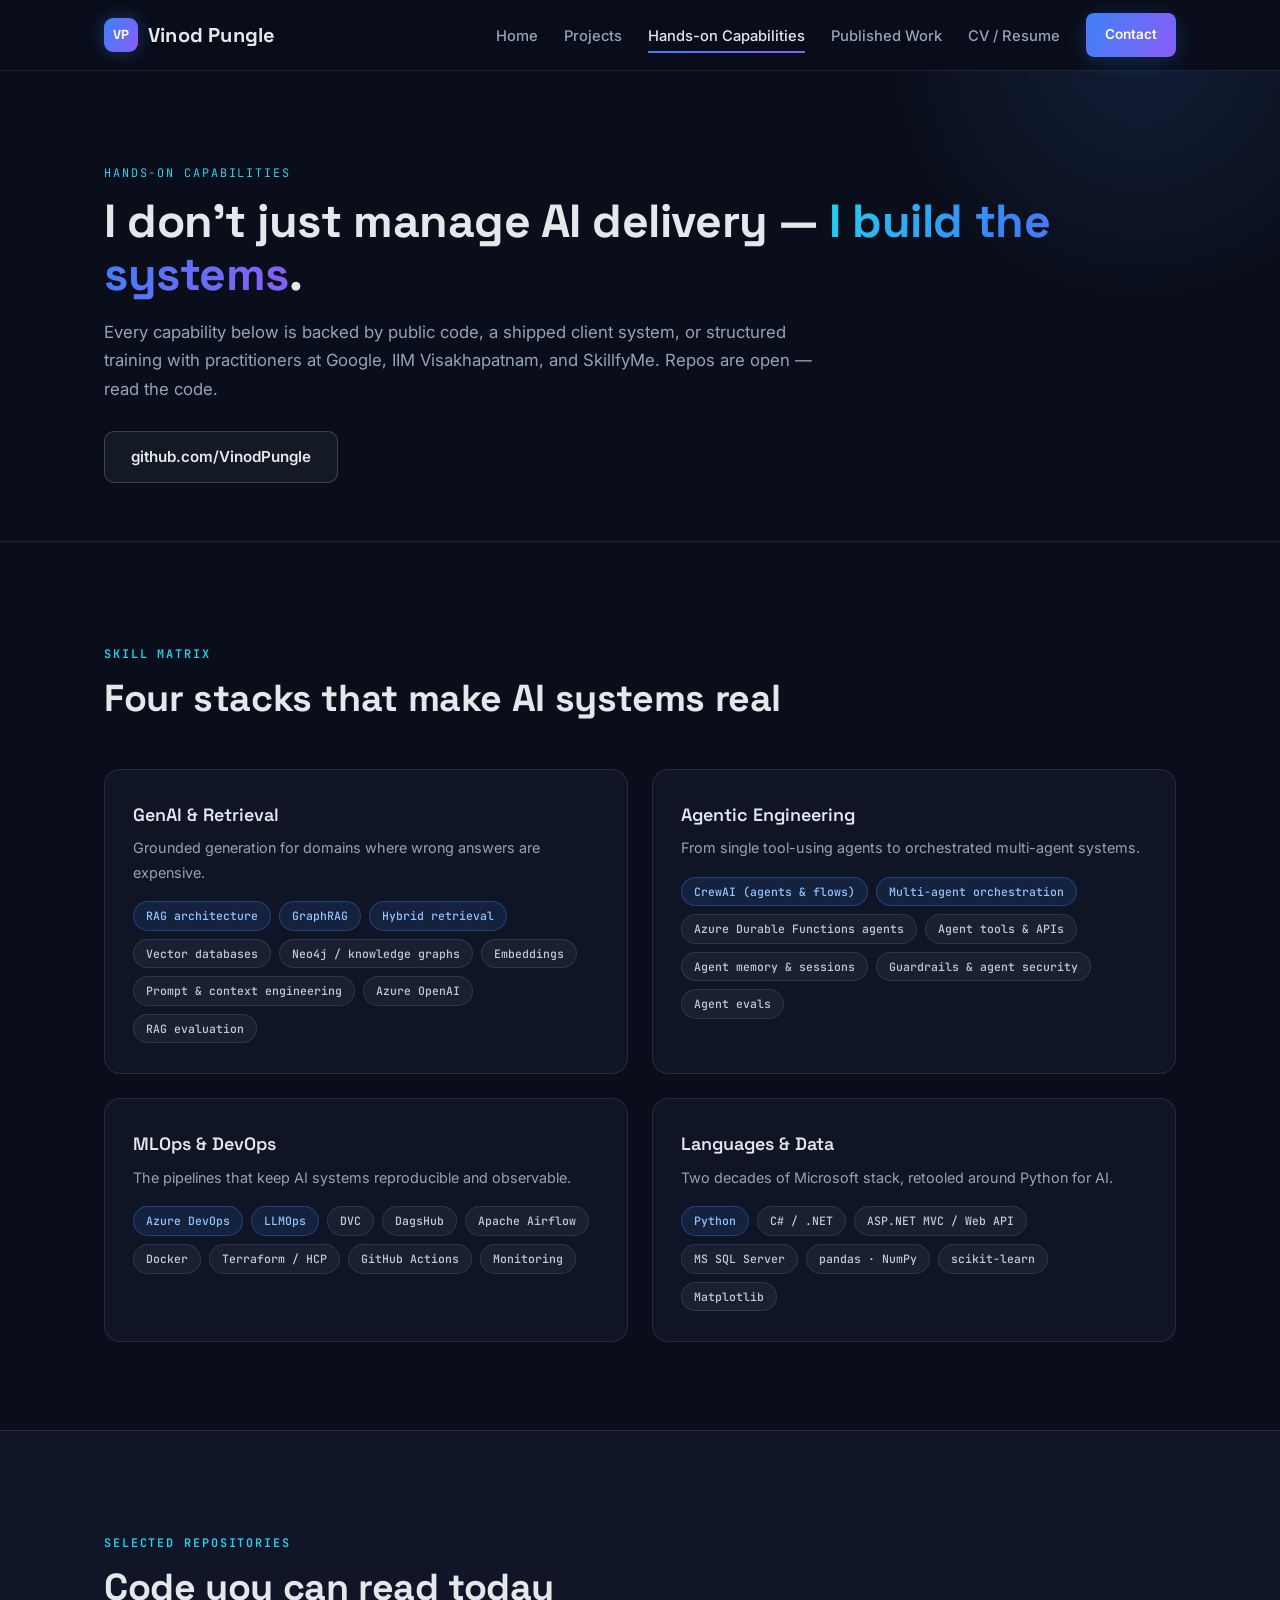
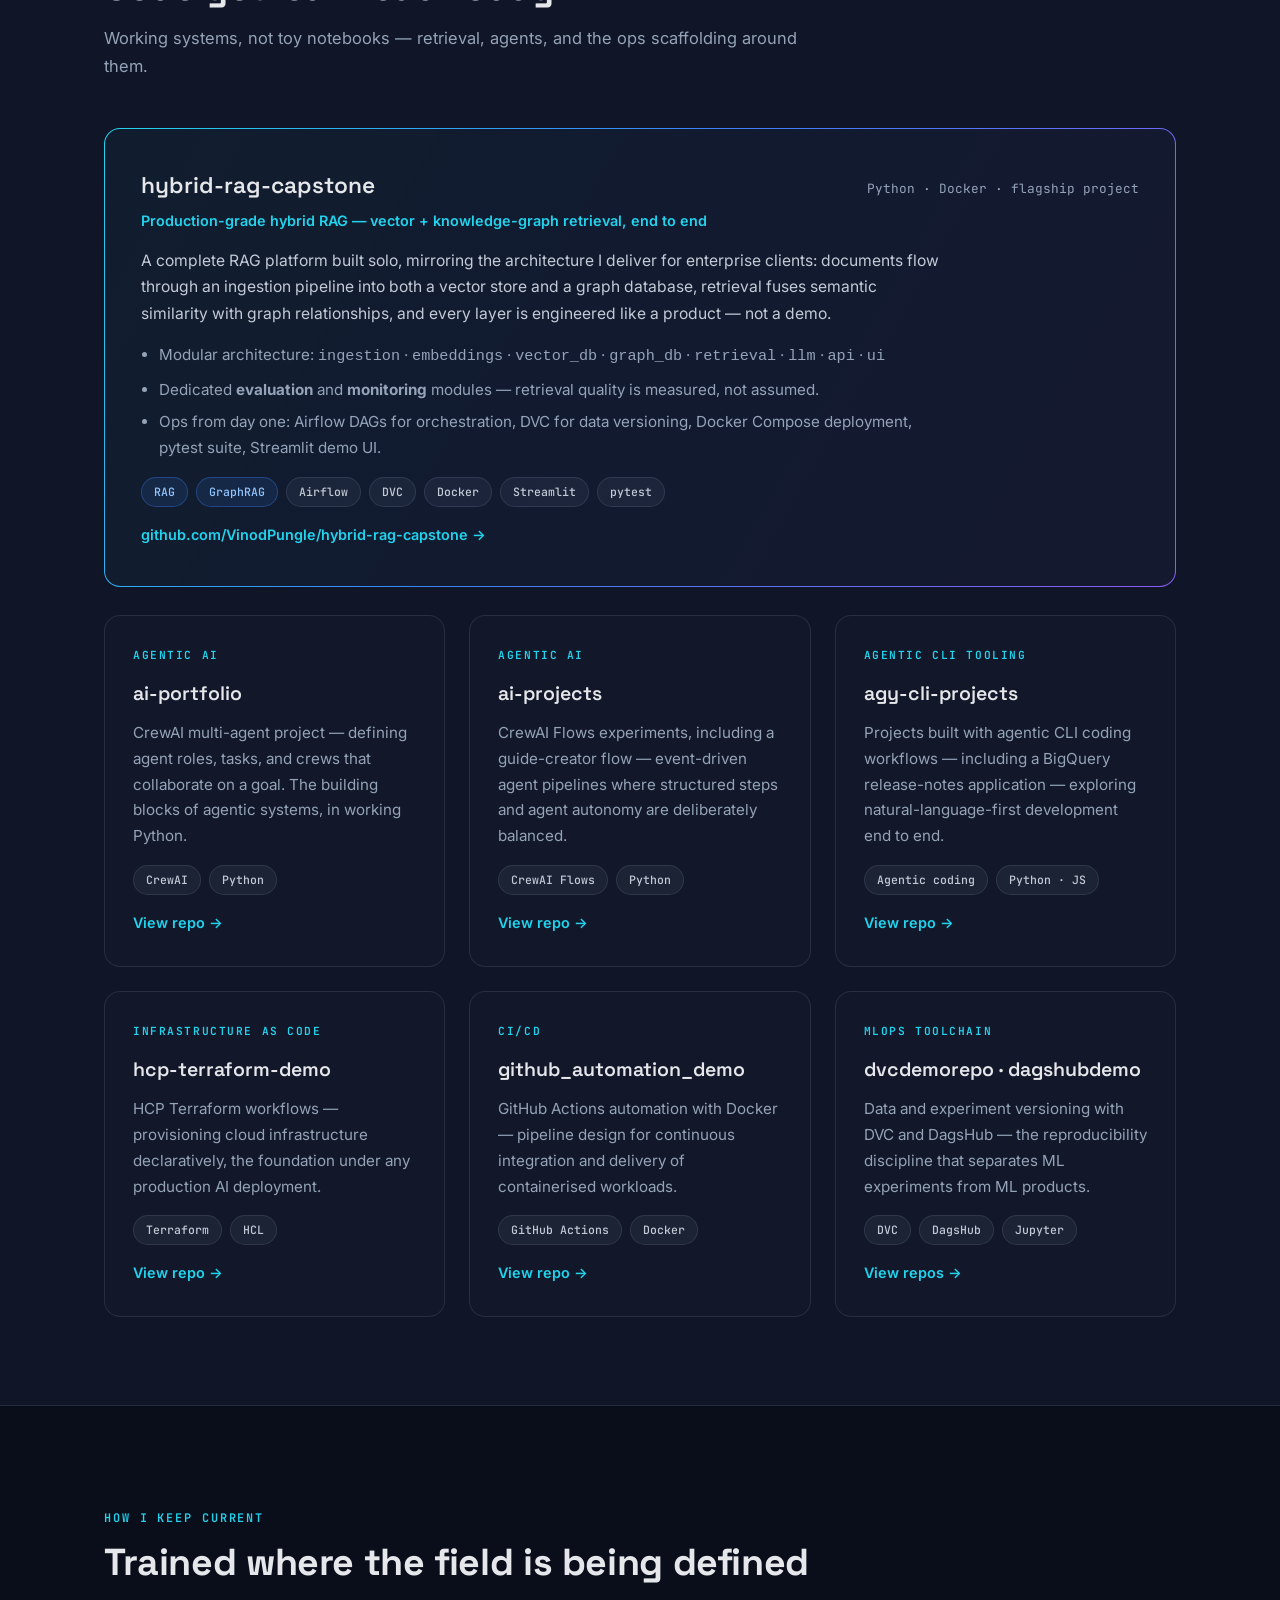
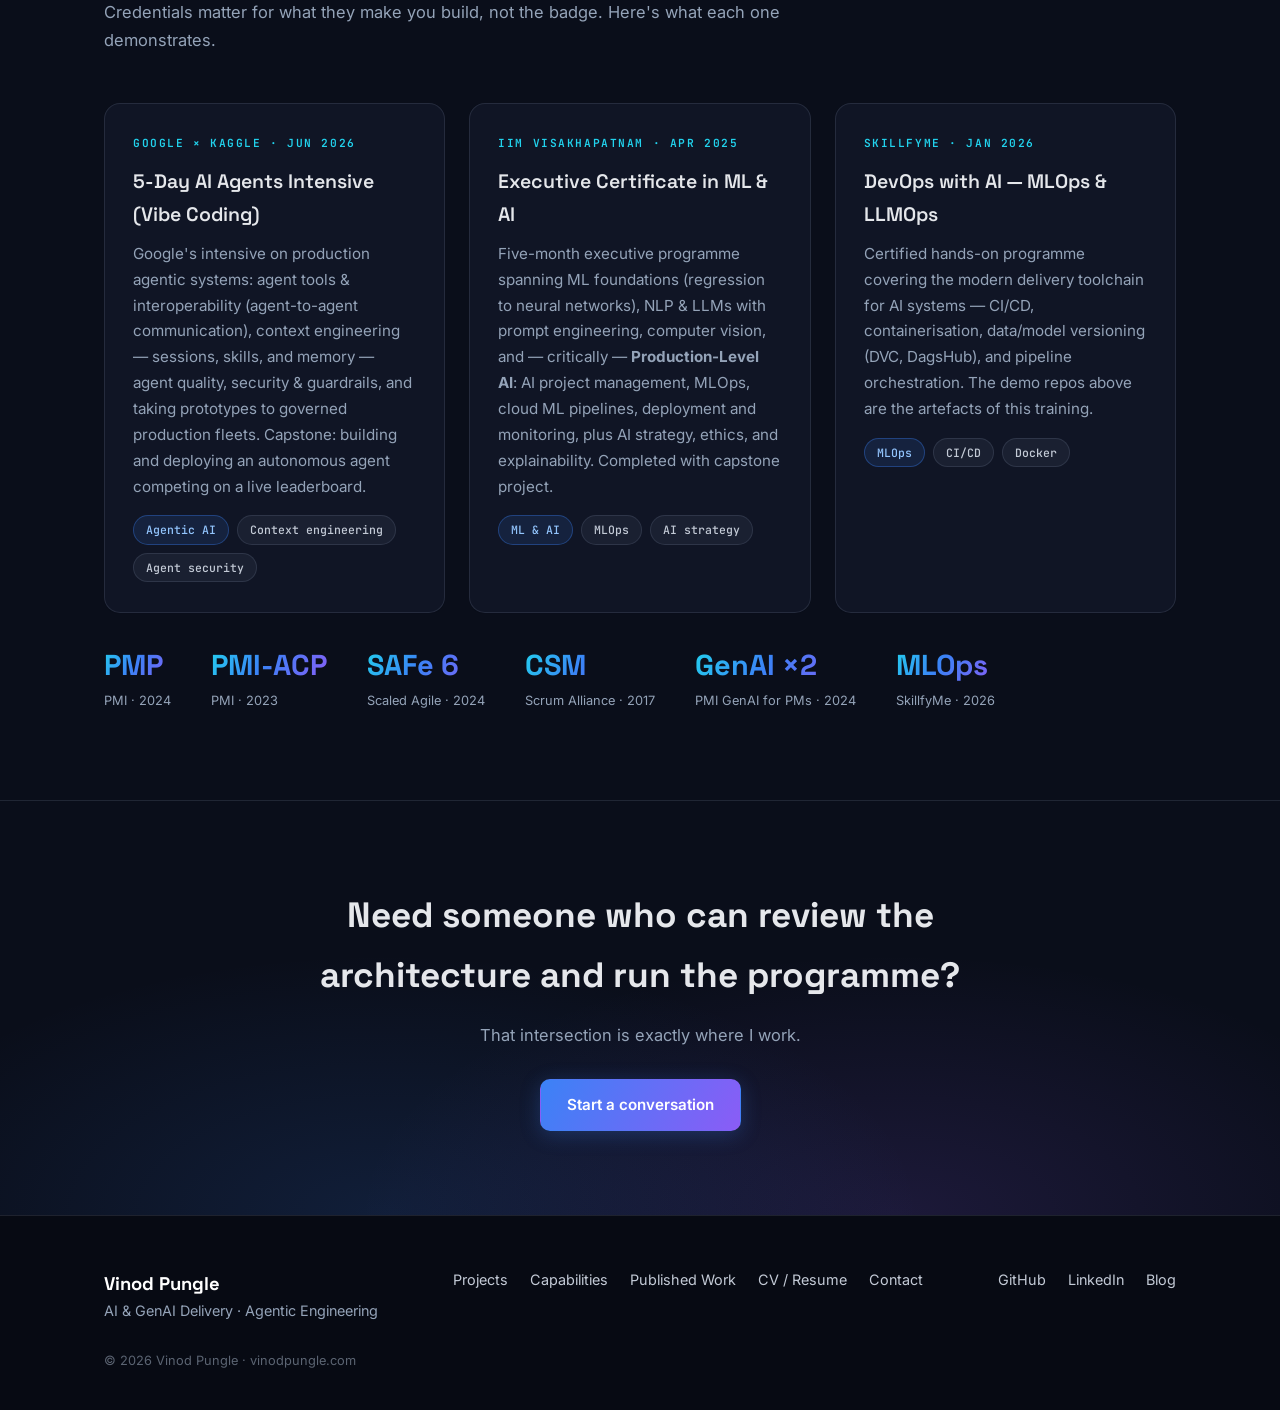
==== capabilities.html @ 3cb1c37f "Redesigned portfolio site: AI/GenAI delivery + agentic engineering positioning Six-page static site " ====
<!DOCTYPE html>
<html lang="en">
<head>
  <meta charset="UTF-8" />
  <meta name="viewport" content="width=device-width, initial-scale=1.0" />
  <title>Hands-on Capabilities — Vinod Pungle</title>
  <meta name="description" content="Hands-on GenAI, agentic engineering, and MLOps capabilities: hybrid RAG with knowledge graphs, CrewAI multi-agent systems, DVC, Airflow, Terraform, Azure." />
  <link rel="icon" type="image/svg+xml" href="assets/favicon.svg" />
  <link rel="preconnect" href="https://fonts.googleapis.com" />
  <link rel="preconnect" href="https://fonts.gstatic.com" crossorigin />
  <link href="https://fonts.googleapis.com/css2?family=Space+Grotesk:wght@500;600;700&family=Inter:wght@400;500;600&family=JetBrains+Mono:wght@400;500;600&display=swap" rel="stylesheet" />
  <link rel="stylesheet" href="css/style.css" />
</head>
<body>

<header class="site-header">
  <div class="container">
    <a class="brand" href="index.html"><span class="brand-mark">VP</span> Vinod Pungle</a>
    <button class="nav-toggle" aria-label="Toggle navigation" aria-expanded="false">☰</button>
    <nav class="site-nav">
      <ul>
        <li><a href="index.html">Home</a></li>
        <li><a href="projects.html">Projects</a></li>
        <li><a href="capabilities.html">Hands-on Capabilities</a></li>
        <li><a href="writing.html">Published Work</a></li>
        <li><a href="resume.html">CV / Resume</a></li>
        <li><a class="btn btn-primary btn-sm" href="contact.html">Contact</a></li>
      </ul>
    </nav>
  </div>
</header>

<main>

  <section class="page-hero">
    <div class="container">
      <p style="font-family: var(--font-mono); font-size: 0.74rem; letter-spacing: 0.16em; text-transform: uppercase; color: var(--cyan); margin-bottom: 12px;">Hands-on Capabilities</p>
      <h1>I don't just manage AI delivery — <span class="grad-text">I build the systems</span>.</h1>
      <p>Every capability below is backed by public code, a shipped client system, or structured training with practitioners at Google, IIM Visakhapatnam, and SkillfyMe. Repos are open — read the code.</p>
      <div class="hero-actions">
        <a class="btn btn-secondary" href="https://github.com/VinodPungle" target="_blank" rel="noopener">github.com/VinodPungle</a>
      </div>
    </div>
  </section>

  <!-- Skill matrix -->
  <section class="section">
    <div class="container">
      <div class="section-head reveal">
        <p class="kicker">Skill matrix</p>
        <h2>Four stacks that make AI systems real</h2>
      </div>
      <div class="grid-2">
        <div class="card skill-group reveal">
          <h3>GenAI &amp; Retrieval</h3>
          <p>Grounded generation for domains where wrong answers are expensive.</p>
          <div class="chips">
            <span class="chip accent">RAG architecture</span><span class="chip accent">GraphRAG</span><span class="chip accent">Hybrid retrieval</span>
            <span class="chip">Vector databases</span><span class="chip">Neo4j / knowledge graphs</span><span class="chip">Embeddings</span>
            <span class="chip">Prompt &amp; context engineering</span><span class="chip">Azure OpenAI</span><span class="chip">RAG evaluation</span>
          </div>
        </div>
        <div class="card skill-group reveal">
          <h3>Agentic Engineering</h3>
          <p>From single tool-using agents to orchestrated multi-agent systems.</p>
          <div class="chips">
            <span class="chip accent">CrewAI (agents &amp; flows)</span><span class="chip accent">Multi-agent orchestration</span>
            <span class="chip">Azure Durable Functions agents</span><span class="chip">Agent tools &amp; APIs</span>
            <span class="chip">Agent memory &amp; sessions</span><span class="chip">Guardrails &amp; agent security</span><span class="chip">Agent evals</span>
          </div>
        </div>
        <div class="card skill-group reveal">
          <h3>MLOps &amp; DevOps</h3>
          <p>The pipelines that keep AI systems reproducible and observable.</p>
          <div class="chips">
            <span class="chip accent">Azure DevOps</span><span class="chip accent">LLMOps</span><span class="chip">DVC</span><span class="chip">DagsHub</span>
            <span class="chip">Apache Airflow</span><span class="chip">Docker</span><span class="chip">Terraform / HCP</span>
            <span class="chip">GitHub Actions</span><span class="chip">Monitoring</span>
          </div>
        </div>
        <div class="card skill-group reveal">
          <h3>Languages &amp; Data</h3>
          <p>Two decades of Microsoft stack, retooled around Python for AI.</p>
          <div class="chips">
            <span class="chip accent">Python</span><span class="chip">C# / .NET</span><span class="chip">ASP.NET MVC / Web API</span>
            <span class="chip">MS SQL Server</span><span class="chip">pandas · NumPy</span><span class="chip">scikit-learn</span><span class="chip">Matplotlib</span>
          </div>
        </div>
      </div>
    </div>
  </section>

  <!-- Featured repos -->
  <section class="section alt">
    <div class="container">
      <div class="section-head reveal">
        <p class="kicker">Selected repositories</p>
        <h2>Code you can read today</h2>
        <p>Working systems, not toy notebooks — retrieval, agents, and the ops scaffolding around them.</p>
      </div>

      <article class="case card-featured reveal" style="border: 1px solid transparent; background: linear-gradient(rgba(16,22,39,0.96), rgba(16,22,39,0.96)) padding-box, var(--accent-grad-wide) border-box;">
        <div class="case-top">
          <h3>hybrid-rag-capstone</h3>
          <span class="case-meta">Python · Docker · flagship project</span>
        </div>
        <p class="case-role">Production-grade hybrid RAG — vector + knowledge-graph retrieval, end to end</p>
        <p class="case-summary">
          A complete RAG platform built solo, mirroring the architecture I deliver for enterprise clients: documents flow through an
          ingestion pipeline into both a vector store and a graph database, retrieval fuses semantic similarity with graph relationships,
          and every layer is engineered like a product — not a demo.
        </p>
        <ul>
          <li>Modular architecture: <code>ingestion</code> · <code>embeddings</code> · <code>vector_db</code> · <code>graph_db</code> · <code>retrieval</code> · <code>llm</code> · <code>api</code> · <code>ui</code></li>
          <li>Dedicated <strong>evaluation</strong> and <strong>monitoring</strong> modules — retrieval quality is measured, not assumed.</li>
          <li>Ops from day one: Airflow DAGs for orchestration, DVC for data versioning, Docker Compose deployment, pytest suite, Streamlit demo UI.</li>
        </ul>
        <div class="chips">
          <span class="chip accent">RAG</span><span class="chip accent">GraphRAG</span><span class="chip">Airflow</span><span class="chip">DVC</span><span class="chip">Docker</span><span class="chip">Streamlit</span><span class="chip">pytest</span>
        </div>
        <a class="card-link" href="https://github.com/VinodPungle/hybrid-rag-capstone" target="_blank" rel="noopener">github.com/VinodPungle/hybrid-rag-capstone</a>
      </article>

      <div class="grid-3" style="margin-top: 28px;">
        <div class="card reveal">
          <p class="kicker">Agentic AI</p>
          <h3>ai-portfolio</h3>
          <p>CrewAI multi-agent project — defining agent roles, tasks, and crews that collaborate on a goal. The building blocks of agentic systems, in working Python.</p>
          <div class="chips"><span class="chip">CrewAI</span><span class="chip">Python</span></div>
          <a class="card-link" href="https://github.com/VinodPungle/ai-portfolio" target="_blank" rel="noopener">View repo</a>
        </div>
        <div class="card reveal">
          <p class="kicker">Agentic AI</p>
          <h3>ai-projects</h3>
          <p>CrewAI Flows experiments, including a guide-creator flow — event-driven agent pipelines where structured steps and agent autonomy are deliberately balanced.</p>
          <div class="chips"><span class="chip">CrewAI Flows</span><span class="chip">Python</span></div>
          <a class="card-link" href="https://github.com/VinodPungle/ai-projects" target="_blank" rel="noopener">View repo</a>
        </div>
        <div class="card reveal">
          <p class="kicker">Agentic CLI tooling</p>
          <h3>agy-cli-projects</h3>
          <p>Projects built with agentic CLI coding workflows — including a BigQuery release-notes application — exploring natural-language-first development end to end.</p>
          <div class="chips"><span class="chip">Agentic coding</span><span class="chip">Python · JS</span></div>
          <a class="card-link" href="https://github.com/VinodPungle/agy-cli-projects" target="_blank" rel="noopener">View repo</a>
        </div>
        <div class="card reveal">
          <p class="kicker">Infrastructure as Code</p>
          <h3>hcp-terraform-demo</h3>
          <p>HCP Terraform workflows — provisioning cloud infrastructure declaratively, the foundation under any production AI deployment.</p>
          <div class="chips"><span class="chip">Terraform</span><span class="chip">HCL</span></div>
          <a class="card-link" href="https://github.com/VinodPungle/hcp-terraform-demo" target="_blank" rel="noopener">View repo</a>
        </div>
        <div class="card reveal">
          <p class="kicker">CI/CD</p>
          <h3>github_automation_demo</h3>
          <p>GitHub Actions automation with Docker — pipeline design for continuous integration and delivery of containerised workloads.</p>
          <div class="chips"><span class="chip">GitHub Actions</span><span class="chip">Docker</span></div>
          <a class="card-link" href="https://github.com/VinodPungle/github_automation_demo" target="_blank" rel="noopener">View repo</a>
        </div>
        <div class="card reveal">
          <p class="kicker">MLOps toolchain</p>
          <h3>dvcdemorepo · dagshubdemo</h3>
          <p>Data and experiment versioning with DVC and DagsHub — the reproducibility discipline that separates ML experiments from ML products.</p>
          <div class="chips"><span class="chip">DVC</span><span class="chip">DagsHub</span><span class="chip">Jupyter</span></div>
          <a class="card-link" href="https://github.com/VinodPungle?tab=repositories" target="_blank" rel="noopener">View repos</a>
        </div>
      </div>
    </div>
  </section>

  <!-- How I keep current -->
  <section class="section">
    <div class="container">
      <div class="section-head reveal">
        <p class="kicker">How I keep current</p>
        <h2>Trained where the field is being defined</h2>
        <p>Credentials matter for what they make you build, not the badge. Here's what each one demonstrates.</p>
      </div>
      <div class="grid-3">
        <div class="card reveal">
          <p class="kicker">Google × Kaggle · Jun 2026</p>
          <h3>5-Day AI Agents Intensive (Vibe Coding)</h3>
          <p>Google's intensive on production agentic systems: agent tools &amp; interoperability (agent-to-agent communication), context engineering — sessions, skills, and memory — agent quality, security &amp; guardrails, and taking prototypes to governed production fleets. Capstone: building and deploying an autonomous agent competing on a live leaderboard.</p>
          <div class="chips"><span class="chip accent">Agentic AI</span><span class="chip">Context engineering</span><span class="chip">Agent security</span></div>
        </div>
        <div class="card reveal">
          <p class="kicker">IIM Visakhapatnam · Apr 2025</p>
          <h3>Executive Certificate in ML &amp; AI</h3>
          <p>Five-month executive programme spanning ML foundations (regression to neural networks), NLP &amp; LLMs with prompt engineering, computer vision, and — critically — <strong>Production-Level AI</strong>: AI project management, MLOps, cloud ML pipelines, deployment and monitoring, plus AI strategy, ethics, and explainability. Completed with capstone project.</p>
          <div class="chips"><span class="chip accent">ML &amp; AI</span><span class="chip">MLOps</span><span class="chip">AI strategy</span></div>
        </div>
        <div class="card reveal">
          <p class="kicker">SkillfyMe · Jan 2026</p>
          <h3>DevOps with AI — MLOps &amp; LLMOps</h3>
          <p>Certified hands-on programme covering the modern delivery toolchain for AI systems — CI/CD, containerisation, data/model versioning (DVC, DagsHub), and pipeline orchestration. The demo repos above are the artefacts of this training.</p>
          <div class="chips"><span class="chip accent">MLOps</span><span class="chip">CI/CD</span><span class="chip">Docker</span></div>
        </div>
      </div>
      <div class="stat-inline reveal">
        <div><div class="num">PMP</div><div class="lbl">PMI · 2024</div></div>
        <div><div class="num">PMI-ACP</div><div class="lbl">PMI · 2023</div></div>
        <div><div class="num">SAFe 6</div><div class="lbl">Scaled Agile · 2024</div></div>
        <div><div class="num">CSM</div><div class="lbl">Scrum Alliance · 2017</div></div>
        <div><div class="num">GenAI ×2</div><div class="lbl">PMI GenAI for PMs · 2024</div></div>
        <div><div class="num">MLOps</div><div class="lbl">SkillfyMe · 2026</div></div>
      </div>
    </div>
  </section>

  <section class="cta-band">
    <div class="container">
      <h2>Need someone who can review the architecture and run the programme?</h2>
      <p>That intersection is exactly where I work.</p>
      <a class="btn btn-primary" href="contact.html">Start a conversation</a>
    </div>
  </section>

</main>

<footer class="site-footer">
  <div class="container">
    <div class="footer-grid">
      <div>
        <div class="foot-brand">Vinod Pungle</div>
        <p>AI &amp; GenAI Delivery · Agentic Engineering</p>
      </div>
      <div class="foot-links">
        <a href="projects.html">Projects</a>
        <a href="capabilities.html">Capabilities</a>
        <a href="writing.html">Published Work</a>
        <a href="resume.html">CV / Resume</a>
        <a href="contact.html">Contact</a>
      </div>
      <div class="foot-links">
        <a href="https://github.com/VinodPungle" target="_blank" rel="noopener">GitHub</a>
        <a href="https://www.linkedin.com/in/vinodpungle" target="_blank" rel="noopener">LinkedIn</a>
        <a href="https://vinood.hashnode.dev" target="_blank" rel="noopener">Blog</a>
      </div>
    </div>
    <p class="foot-note">© 2026 Vinod Pungle · vinodpungle.com</p>
  </div>
</footer>

<script src="js/main.js"></script>
</body>
</html>
---- css/style.css ----
/* ============================================================
   Vinod Pungle — Personal Site
   Design system: dark modern tech
   Near-black base · electric blue → violet gradients ·
   glass cards · glowing accents · recruiter-scannable hierarchy
   ============================================================ */

:root {
  --bg: #0a0e1a;
  --bg-elev: #101627;
  --bg-elev-2: #141b2d;
  --ink: #e5e7eb;
  --ink-soft: #c3cad6;
  --muted: #94a3b8;
  --blue: #3b82f6;
  --violet: #8b5cf6;
  --cyan: #22d3ee;
  --accent-grad: linear-gradient(120deg, var(--blue), var(--violet));
  --accent-grad-wide: linear-gradient(120deg, #22d3ee, #3b82f6 45%, #8b5cf6);
  --border: rgba(148, 163, 184, 0.16);
  --border-strong: rgba(148, 163, 184, 0.3);
  --glow-blue: rgba(59, 130, 246, 0.35);
  --glow-violet: rgba(139, 92, 246, 0.3);
  --radius: 16px;
  --font-display: "Space Grotesk", "Segoe UI", sans-serif;
  --font-body: "Inter", -apple-system, "Segoe UI", sans-serif;
  --font-mono: "JetBrains Mono", "Cascadia Code", Consolas, monospace;
}

* { margin: 0; padding: 0; box-sizing: border-box; }

html { scroll-behavior: smooth; }

body {
  font-family: var(--font-body);
  background: var(--bg);
  color: var(--ink);
  line-height: 1.7;
  font-size: 16.5px;
  -webkit-font-smoothing: antialiased;
}

img { max-width: 100%; display: block; }

a { color: var(--cyan); text-decoration: none; }
a:hover { text-decoration: underline; }

::selection { background: rgba(139, 92, 246, 0.45); color: #fff; }

.container { max-width: 1120px; margin: 0 auto; padding: 0 24px; }

/* ---------- Gradient text helper ---------- */

.grad-text {
  background: var(--accent-grad-wide);
  -webkit-background-clip: text;
  background-clip: text;
  color: transparent;
}

/* ---------- Header ---------- */

.site-header {
  position: sticky;
  top: 0;
  z-index: 50;
  background: rgba(10, 14, 26, 0.78);
  backdrop-filter: blur(14px);
  -webkit-backdrop-filter: blur(14px);
  border-bottom: 1px solid var(--border);
}

.site-header .container {
  display: flex;
  align-items: center;
  justify-content: space-between;
  height: 70px;
}

.brand {
  font-family: var(--font-display);
  font-size: 1.25rem;
  font-weight: 700;
  color: var(--ink);
  letter-spacing: 0.01em;
  display: flex;
  align-items: center;
  gap: 10px;
}
.brand:hover { text-decoration: none; }

.brand-mark {
  width: 34px;
  height: 34px;
  border-radius: 9px;
  background: var(--accent-grad);
  display: grid;
  place-items: center;
  font-size: 0.82rem;
  font-weight: 700;
  color: #fff;
  letter-spacing: 0;
  box-shadow: 0 0 18px var(--glow-blue);
}

.nav-toggle {
  display: none;
  background: none;
  border: 1px solid var(--border-strong);
  border-radius: 8px;
  padding: 8px 12px;
  cursor: pointer;
  font-size: 1rem;
  color: var(--ink);
}

.site-nav { display: flex; align-items: center; gap: 28px; }

.site-nav ul {
  display: flex;
  gap: 26px;
  list-style: none;
  align-items: center;
}

.site-nav a:not(.btn) {
  color: var(--muted);
  font-size: 0.92rem;
  font-weight: 500;
  padding: 6px 0;
  border-bottom: 2px solid transparent;
}
.site-nav a:not(.btn):hover { color: var(--ink); text-decoration: none; }
.site-nav a.active {
  color: var(--ink);
  border-image: var(--accent-grad) 1;
  border-bottom: 2px solid;
}

/* ---------- Buttons ---------- */

.btn {
  display: inline-block;
  padding: 12px 26px;
  border-radius: 10px;
  font-size: 0.95rem;
  font-weight: 600;
  border: 1px solid transparent;
  transition: transform 0.15s ease, box-shadow 0.15s ease, border-color 0.15s ease;
  cursor: pointer;
}
.btn:hover { text-decoration: none; transform: translateY(-1px); }

.btn-primary {
  background: var(--accent-grad);
  color: #fff;
  box-shadow: 0 4px 20px rgba(59, 130, 246, 0.25);
}
.btn-primary:hover { box-shadow: 0 6px 28px var(--glow-blue); }

.btn-secondary {
  background: rgba(148, 163, 184, 0.07);
  color: var(--ink);
  border-color: var(--border-strong);
}
.btn-secondary:hover { border-color: var(--blue); box-shadow: 0 0 16px rgba(59, 130, 246, 0.18); }

.btn-sm { padding: 9px 18px; font-size: 0.85rem; border-radius: 8px; }

/* ---------- Hero (home) ---------- */

.hero {
  position: relative;
  padding: 100px 0 80px;
  overflow: hidden;
}

/* subtle grid texture + radial glows, pure CSS */
.hero::before {
  content: "";
  position: absolute;
  inset: 0;
  background-image:
    linear-gradient(rgba(148, 163, 184, 0.05) 1px, transparent 1px),
    linear-gradient(90deg, rgba(148, 163, 184, 0.05) 1px, transparent 1px);
  background-size: 44px 44px;
  mask-image: radial-gradient(ellipse 90% 80% at 50% 0%, #000 30%, transparent 75%);
  -webkit-mask-image: radial-gradient(ellipse 90% 80% at 50% 0%, #000 30%, transparent 75%);
  pointer-events: none;
}
.hero::after {
  content: "";
  position: absolute;
  width: 640px;
  height: 640px;
  top: -260px;
  right: -160px;
  background: radial-gradient(circle, rgba(139, 92, 246, 0.16), transparent 65%);
  pointer-events: none;
}

.hero .container { position: relative; z-index: 1; }

.hero-grid {
  display: grid;
  grid-template-columns: 1.5fr 1fr;
  gap: 56px;
  align-items: center;
}

.eyebrow {
  display: inline-flex;
  align-items: center;
  gap: 8px;
  font-family: var(--font-mono);
  font-size: 0.74rem;
  font-weight: 600;
  letter-spacing: 0.14em;
  text-transform: uppercase;
  color: var(--cyan);
  margin-bottom: 20px;
  padding: 6px 14px;
  border: 1px solid rgba(34, 211, 238, 0.3);
  border-radius: 999px;
  background: rgba(34, 211, 238, 0.06);
}

.eyebrow::before {
  content: "";
  width: 7px;
  height: 7px;
  border-radius: 50%;
  background: var(--cyan);
  box-shadow: 0 0 8px var(--cyan);
}

.hero h1 {
  font-family: var(--font-display);
  font-weight: 700;
  font-size: clamp(2.3rem, 5.2vw, 3.6rem);
  line-height: 1.12;
  letter-spacing: -0.02em;
}

.hero .lede {
  margin-top: 24px;
  font-size: 1.13rem;
  color: var(--muted);
  max-width: 60ch;
}

.hero .lede strong { color: var(--ink-soft); font-weight: 600; }

.hero-actions { margin-top: 36px; display: flex; gap: 14px; flex-wrap: wrap; }

.hero-status {
  margin-top: 30px;
  font-size: 0.88rem;
  color: var(--muted);
  font-family: var(--font-mono);
}
.hero-status .dot {
  display: inline-block;
  width: 8px;
  height: 8px;
  border-radius: 50%;
  background: #34d399;
  box-shadow: 0 0 8px #34d399;
  margin-right: 8px;
}

/* Portrait */

.hero-portrait { position: relative; justify-self: center; }

.hero-portrait .frame {
  width: min(320px, 70vw);
  aspect-ratio: 1;
  border-radius: 24px;
  padding: 3px;
  background: var(--accent-grad-wide);
  box-shadow: 0 0 44px rgba(59, 130, 246, 0.28), 0 0 90px rgba(139, 92, 246, 0.16);
}

.hero-portrait img {
  width: 100%;
  height: 100%;
  object-fit: cover;
  object-position: 65% 20%;
  border-radius: 21px;
}

.hero-portrait .badge {
  position: absolute;
  bottom: -16px;
  left: 50%;
  transform: translateX(-50%);
  white-space: nowrap;
  background: var(--bg-elev-2);
  border: 1px solid var(--border-strong);
  border-radius: 999px;
  padding: 8px 18px;
  font-size: 0.8rem;
  font-weight: 600;
  color: var(--ink-soft);
  box-shadow: 0 8px 24px rgba(0, 0, 0, 0.45);
}

/* ---------- Credibility bar ---------- */

.cred-bar {
  border-top: 1px solid var(--border);
  border-bottom: 1px solid var(--border);
  background: var(--bg-elev);
  padding: 38px 0;
}

.cred-grid {
  display: grid;
  grid-template-columns: repeat(4, 1fr);
  gap: 24px;
  text-align: center;
}

.cred-grid .num {
  font-family: var(--font-display);
  font-size: 2.2rem;
  font-weight: 700;
  line-height: 1.1;
  background: var(--accent-grad-wide);
  -webkit-background-clip: text;
  background-clip: text;
  color: transparent;
}

.cred-grid .lbl {
  font-size: 0.82rem;
  color: var(--muted);
  margin-top: 6px;
  letter-spacing: 0.02em;
}

.client-strip {
  margin-top: 30px;
  text-align: center;
  font-size: 0.88rem;
  color: var(--muted);
}
.client-strip strong { color: var(--ink-soft); font-weight: 600; }

/* ---------- Sections ---------- */

.section { padding: 88px 0; }
.section.alt {
  background: var(--bg-elev);
  border-top: 1px solid var(--border);
  border-bottom: 1px solid var(--border);
}

.section-head { max-width: 720px; margin-bottom: 48px; }

.section-head .kicker {
  font-family: var(--font-mono);
  font-size: 0.74rem;
  font-weight: 600;
  letter-spacing: 0.16em;
  text-transform: uppercase;
  color: var(--cyan);
  margin-bottom: 12px;
}

.section-head h2 {
  font-family: var(--font-display);
  font-weight: 700;
  font-size: clamp(1.7rem, 3.4vw, 2.35rem);
  line-height: 1.18;
  letter-spacing: -0.01em;
}

.section-head p { margin-top: 14px; color: var(--muted); }

/* ---------- Cards & grids ---------- */

.grid-3 { display: grid; grid-template-columns: repeat(3, 1fr); gap: 24px; }
.grid-2 { display: grid; grid-template-columns: repeat(2, 1fr); gap: 24px; }

.card {
  position: relative;
  background: rgba(20, 27, 45, 0.66);
  backdrop-filter: blur(8px);
  border: 1px solid var(--border);
  border-radius: var(--radius);
  padding: 30px 28px;
  transition: border-color 0.2s ease, box-shadow 0.2s ease, transform 0.2s ease;
}
.card:hover {
  border-color: rgba(59, 130, 246, 0.5);
  box-shadow: 0 0 0 1px rgba(59, 130, 246, 0.25), 0 14px 44px rgba(0, 0, 0, 0.4);
  transform: translateY(-3px);
}

.card h3 {
  font-family: var(--font-display);
  font-weight: 600;
  font-size: 1.22rem;
  margin-bottom: 10px;
  color: var(--ink);
}

.card p { color: var(--muted); font-size: 0.95rem; }

.card .kicker {
  font-family: var(--font-mono);
  font-size: 0.7rem;
  font-weight: 600;
  letter-spacing: 0.14em;
  text-transform: uppercase;
  color: var(--cyan);
  margin-bottom: 12px;
}

.card-link { display: inline-block; margin-top: 16px; font-weight: 600; font-size: 0.9rem; }
.card-link::after { content: " \2192"; }

/* Featured card with gradient border */

.card-featured {
  border: 1px solid transparent;
  background:
    linear-gradient(rgba(16, 22, 39, 0.96), rgba(16, 22, 39, 0.96)) padding-box,
    var(--accent-grad-wide) border-box;
}
.card-featured:hover {
  box-shadow: 0 0 34px rgba(59, 130, 246, 0.22), 0 14px 44px rgba(0, 0, 0, 0.4);
}

/* ---------- Chips / tags ---------- */

.chips { display: flex; flex-wrap: wrap; gap: 8px; margin-top: 16px; }

.chip {
  font-family: var(--font-mono);
  font-size: 0.72rem;
  font-weight: 500;
  color: var(--ink-soft);
  background: rgba(148, 163, 184, 0.08);
  border: 1px solid var(--border);
  border-radius: 999px;
  padding: 4px 12px;
  white-space: nowrap;
}

.chip.accent {
  background: rgba(59, 130, 246, 0.12);
  color: #93c5fd;
  border-color: rgba(59, 130, 246, 0.35);
}

/* ---------- Timeline (Resume page) ---------- */

.timeline { position: relative; margin-top: 12px; }
.timeline::before {
  content: "";
  position: absolute;
  left: 7px;
  top: 6px;
  bottom: 6px;
  width: 2px;
  background: linear-gradient(180deg, var(--cyan), var(--blue) 40%, var(--violet));
  opacity: 0.5;
}

.t-item { position: relative; padding: 0 0 52px 44px; }
.t-item:last-child { padding-bottom: 0; }
.t-item::before {
  content: "";
  position: absolute;
  left: 0;
  top: 7px;
  width: 16px;
  height: 16px;
  border-radius: 50%;
  background: var(--bg);
  border: 3px solid var(--blue);
  box-shadow: 0 0 12px var(--glow-blue);
}

.t-item .t-period {
  font-family: var(--font-mono);
  font-size: 0.76rem;
  font-weight: 600;
  letter-spacing: 0.08em;
  text-transform: uppercase;
  color: var(--cyan);
}

.t-item h3 {
  font-family: var(--font-display);
  font-weight: 600;
  font-size: 1.3rem;
  margin-top: 6px;
}

.t-item .t-org { color: var(--ink-soft); font-weight: 500; font-size: 0.95rem; margin-top: 2px; }

.t-item p { color: var(--muted); font-size: 0.95rem; margin-top: 10px; max-width: 72ch; }

.t-item ul { margin: 12px 0 0 18px; color: var(--muted); font-size: 0.95rem; }
.t-item li { margin-bottom: 7px; max-width: 70ch; }

/* ---------- Case study cards (Projects page) ---------- */

.case {
  background: rgba(20, 27, 45, 0.66);
  border: 1px solid var(--border);
  border-radius: var(--radius);
  padding: 38px 36px;
  margin-bottom: 28px;
  transition: border-color 0.2s ease, box-shadow 0.2s ease;
}
.case:hover {
  border-color: rgba(59, 130, 246, 0.5);
  box-shadow: 0 0 0 1px rgba(59, 130, 246, 0.2), 0 14px 44px rgba(0, 0, 0, 0.4);
}

.case-top { display: flex; justify-content: space-between; align-items: baseline; flex-wrap: wrap; gap: 8px; }

.case h3 { font-family: var(--font-display); font-weight: 600; font-size: 1.42rem; }

.case .case-meta { font-family: var(--font-mono); font-size: 0.8rem; color: var(--muted); }

.case .case-role {
  margin-top: 4px;
  font-size: 0.9rem;
  font-weight: 600;
  color: var(--cyan);
}

.case p.case-summary { margin-top: 14px; color: var(--ink-soft); font-size: 0.98rem; max-width: 80ch; }

.case ul { margin: 14px 0 0 18px; color: var(--muted); font-size: 0.95rem; }
.case li { margin-bottom: 7px; max-width: 78ch; }

/* ---------- Skill matrix ---------- */

.skill-group h3 {
  font-family: var(--font-display);
  font-weight: 600;
  font-size: 1.12rem;
  margin-bottom: 6px;
}
.skill-group > p { font-size: 0.9rem; color: var(--muted); }

/* ---------- Repo cards ---------- */

.repo-meta {
  display: flex;
  gap: 14px;
  margin-top: 14px;
  font-family: var(--font-mono);
  font-size: 0.76rem;
  color: var(--muted);
}

/* ---------- Stats inline ---------- */

.stat-inline { display: flex; gap: 40px; flex-wrap: wrap; margin-top: 28px; }
.stat-inline div .num {
  font-family: var(--font-display);
  font-size: 1.8rem;
  font-weight: 700;
  background: var(--accent-grad-wide);
  -webkit-background-clip: text;
  background-clip: text;
  color: transparent;
}
.stat-inline div .lbl { font-size: 0.8rem; color: var(--muted); }

/* ---------- CTA band ---------- */

.cta-band {
  position: relative;
  padding: 84px 0;
  text-align: center;
  overflow: hidden;
  border-top: 1px solid var(--border);
}
.cta-band::before {
  content: "";
  position: absolute;
  inset: 0;
  background:
    radial-gradient(ellipse 60% 90% at 30% 100%, rgba(59, 130, 246, 0.14), transparent 70%),
    radial-gradient(ellipse 60% 90% at 70% 100%, rgba(139, 92, 246, 0.14), transparent 70%);
  pointer-events: none;
}
.cta-band .container { position: relative; z-index: 1; }

.cta-band h2 {
  font-family: var(--font-display);
  font-weight: 700;
  font-size: clamp(1.6rem, 3.2vw, 2.2rem);
  max-width: 28ch;
  margin: 0 auto;
}

.cta-band p { color: var(--muted); max-width: 58ch; margin: 16px auto 0; }

.cta-band .btn-primary { margin-top: 30px; }

/* ---------- Contact ---------- */

.contact-list { list-style: none; margin-top: 8px; }
.contact-list li {
  display: flex;
  gap: 12px;
  padding: 16px 0;
  border-bottom: 1px solid var(--border);
  font-size: 1rem;
}
.contact-list li:last-child { border-bottom: none; }
.contact-list .k {
  min-width: 110px;
  font-weight: 600;
  color: var(--ink-soft);
  font-size: 0.9rem;
  padding-top: 2px;
}

/* ---------- Footer ---------- */

.site-footer {
  background: #070a13;
  border-top: 1px solid var(--border);
  color: var(--muted);
  padding: 52px 0 40px;
  font-size: 0.9rem;
}

.footer-grid { display: flex; justify-content: space-between; gap: 24px; flex-wrap: wrap; }

.site-footer a { color: var(--ink-soft); }
.site-footer a:hover { color: #fff; }
.site-footer .foot-brand { font-family: var(--font-display); font-size: 1.15rem; font-weight: 700; color: #fff; }
.site-footer .foot-links { display: flex; gap: 22px; flex-wrap: wrap; }
.site-footer .foot-note { margin-top: 26px; font-size: 0.8rem; color: #5b6472; }

/* ---------- Reveal animation ---------- */

.reveal { opacity: 0; transform: translateY(18px); transition: opacity 0.55s ease, transform 0.55s ease; }
.reveal.visible { opacity: 1; transform: none; }

@media (prefers-reduced-motion: reduce) {
  .reveal { opacity: 1; transform: none; transition: none; }
}

/* ---------- Page hero (inner pages) ---------- */

.page-hero {
  position: relative;
  padding: 76px 0 58px;
  border-bottom: 1px solid var(--border);
  overflow: hidden;
}
.page-hero::before {
  content: "";
  position: absolute;
  width: 560px;
  height: 560px;
  top: -300px;
  right: -140px;
  background: radial-gradient(circle, rgba(59, 130, 246, 0.13), transparent 65%);
  pointer-events: none;
}
.page-hero .container { position: relative; z-index: 1; }
.page-hero h1 {
  font-family: var(--font-display);
  font-weight: 700;
  font-size: clamp(2rem, 4.2vw, 2.9rem);
  line-height: 1.15;
  letter-spacing: -0.01em;
}
.page-hero p { margin-top: 16px; color: var(--muted); max-width: 66ch; font-size: 1.05rem; }
.page-hero .hero-actions { margin-top: 28px; }

/* ---------- Responsive ---------- */

@media (max-width: 900px) {
  .grid-3 { grid-template-columns: 1fr 1fr; }
  .cred-grid { grid-template-columns: repeat(2, 1fr); }
  .hero-grid { grid-template-columns: 1fr; gap: 48px; }
  .hero-portrait { order: -1; }
}

@media (max-width: 640px) {
  .grid-3, .grid-2 { grid-template-columns: 1fr; }
  .hero { padding: 64px 0 48px; }
  .section { padding: 60px 0; }
  .case { padding: 28px 22px; }

  .nav-toggle { display: block; }

  .site-nav {
    display: none;
    position: absolute;
    top: 70px;
    left: 0;
    right: 0;
    background: var(--bg-elev);
    border-bottom: 1px solid var(--border);
    padding: 12px 24px 20px;
  }
  .site-nav.open { display: block; }
  .site-nav ul { flex-direction: column; gap: 4px; align-items: flex-start; }
  .site-nav a:not(.btn) { display: block; padding: 10px 0; font-size: 1rem; }
  .site-nav .btn { margin-top: 10px; }
}
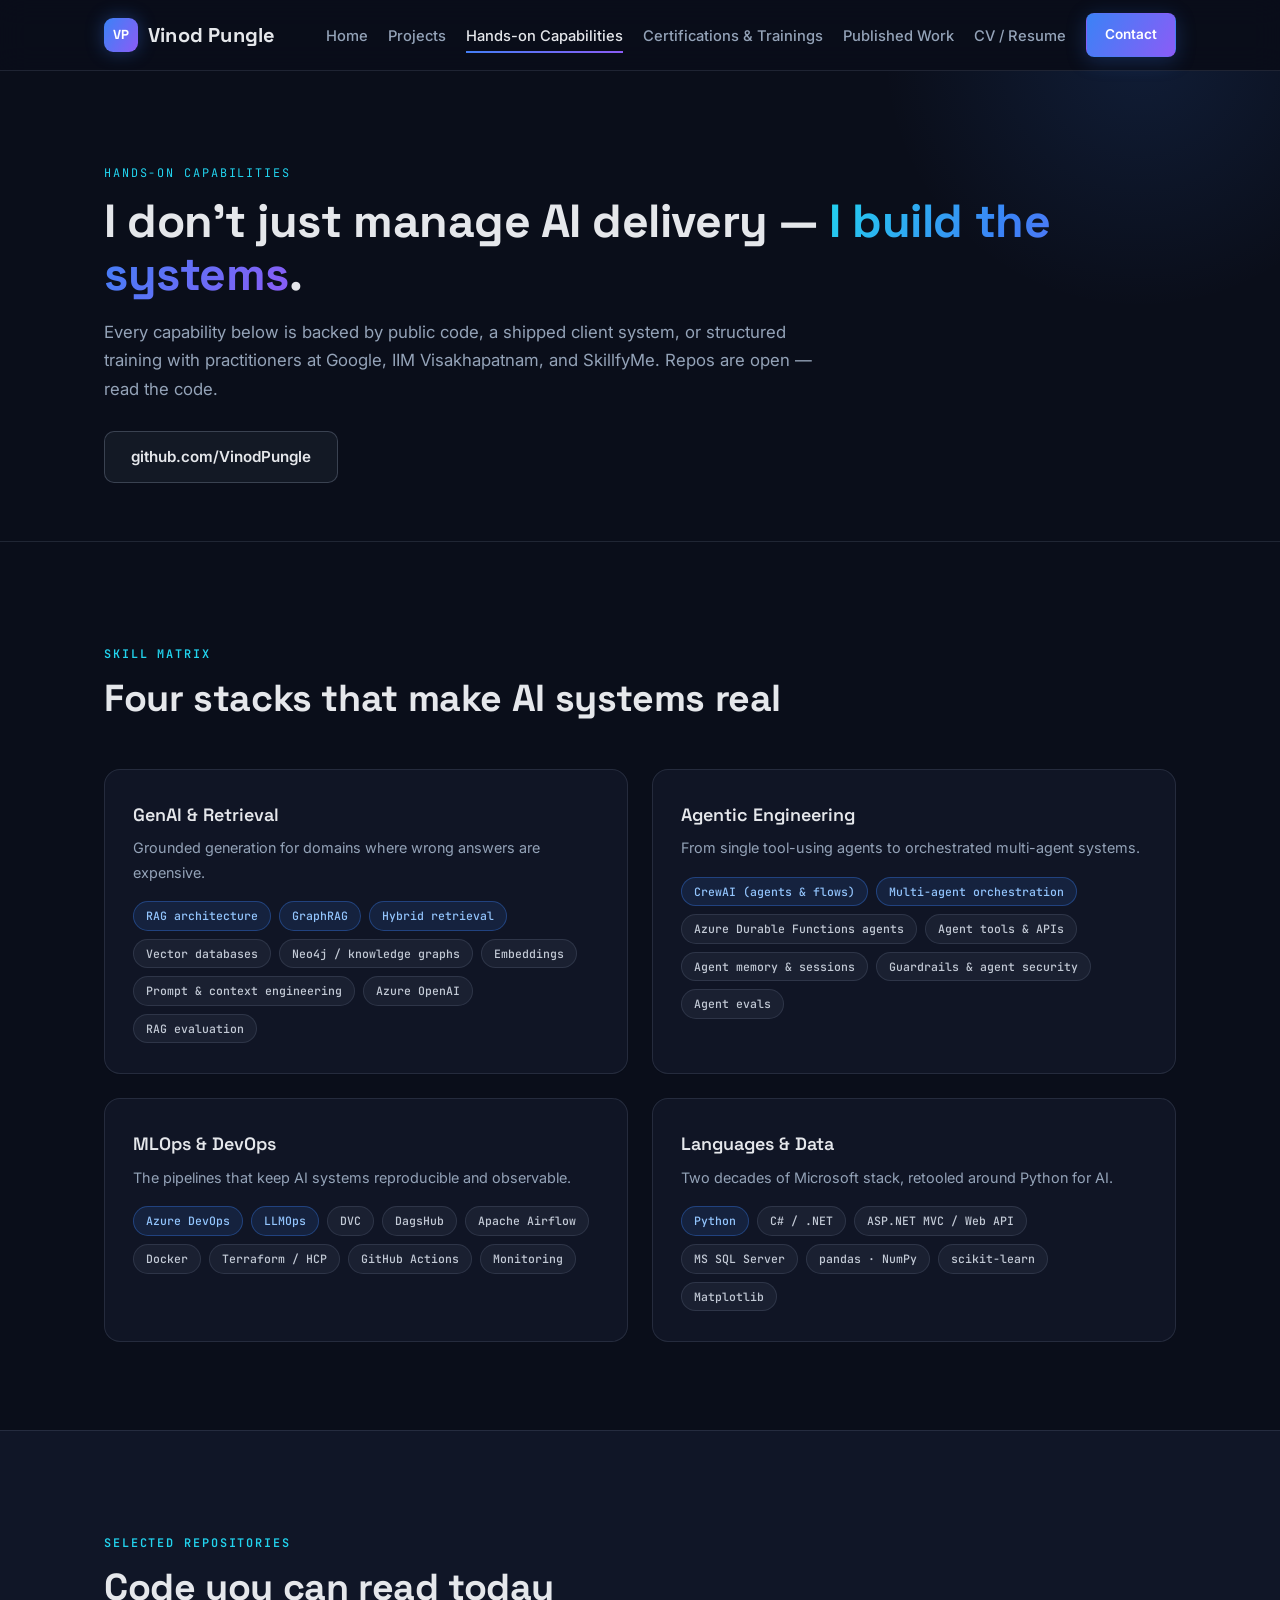
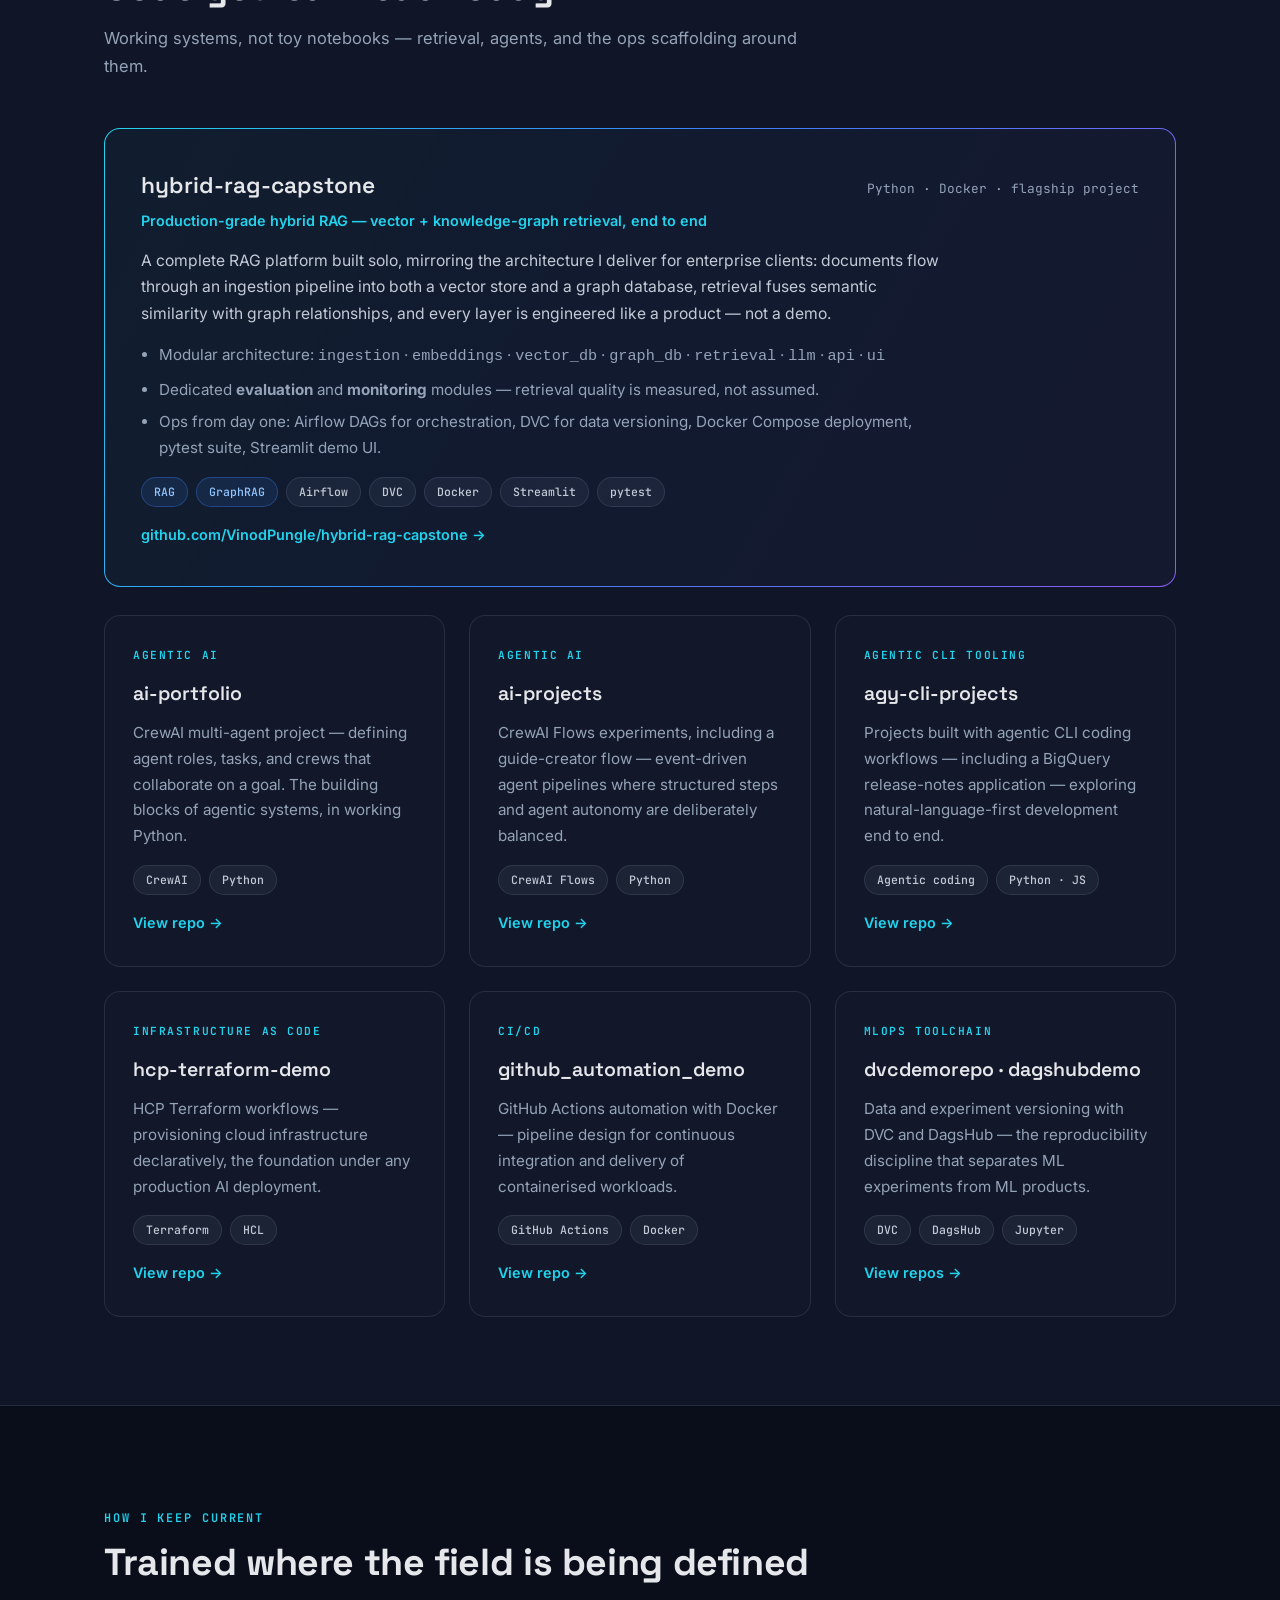
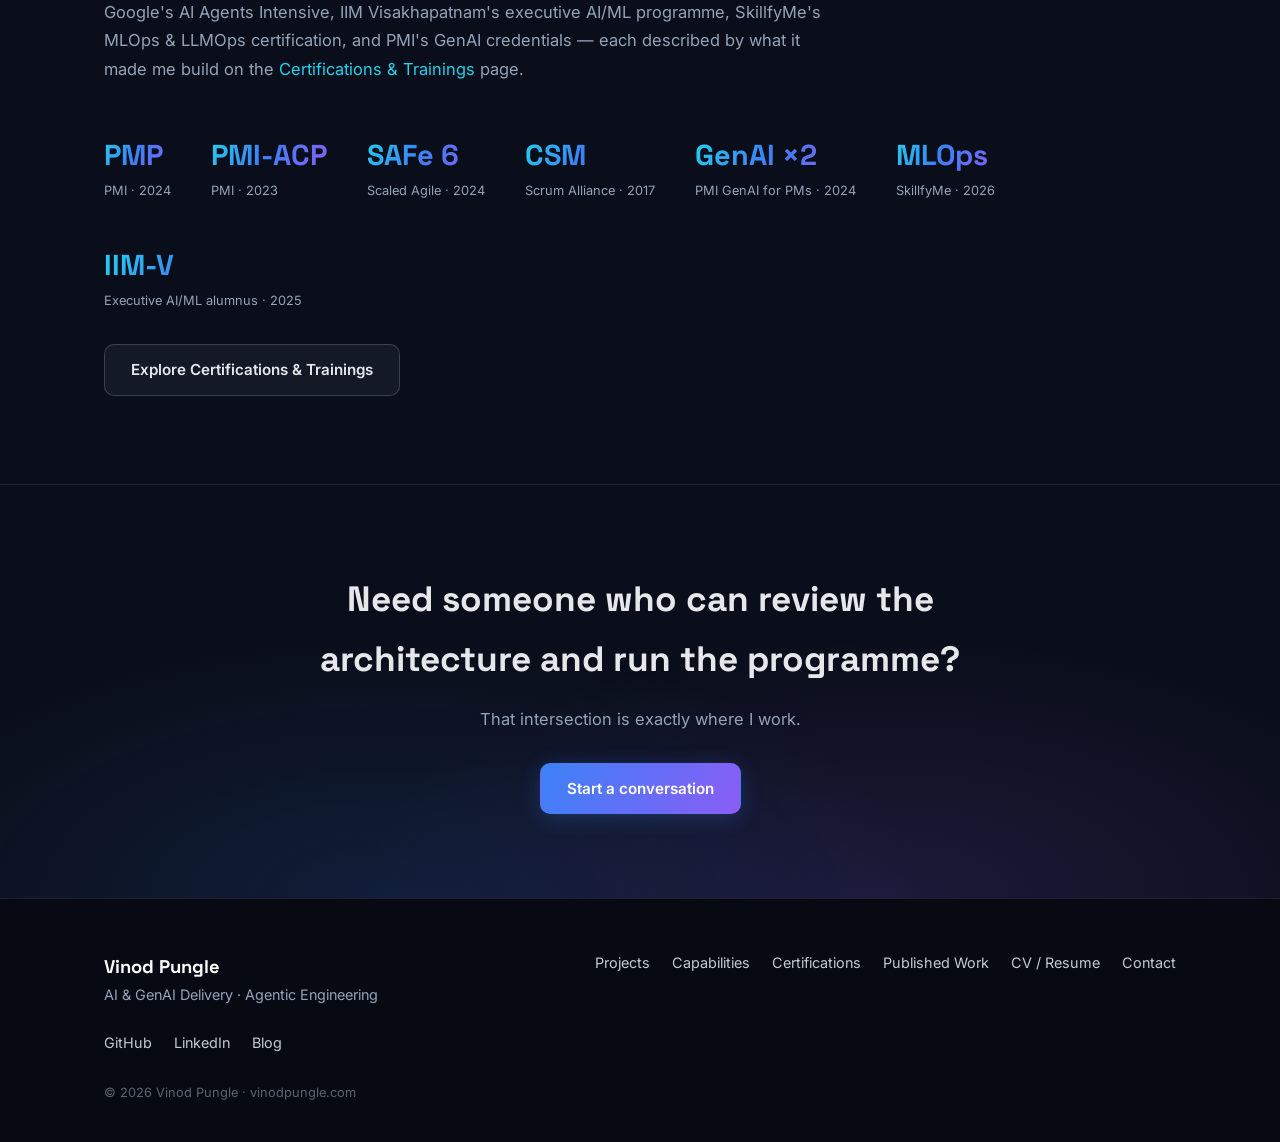
==== commit 1bfb0661: "Add Certifications & Trainings page; link all credentials; stress Agile/SAFe delivery and IIM Visakh" ====
--- a/capabilities.html
+++ b/capabilities.html
@@ -22,6 +22,7 @@
         <li><a href="index.html">Home</a></li>
         <li><a href="projects.html">Projects</a></li>
         <li><a href="capabilities.html">Hands-on Capabilities</a></li>
+        <li><a href="certifications.html">Certifications &amp; Trainings</a></li>
         <li><a href="writing.html">Published Work</a></li>
         <li><a href="resume.html">CV / Resume</a></li>
         <li><a class="btn btn-primary btn-sm" href="contact.html">Contact</a></li>
@@ -174,35 +175,19 @@
       <div class="section-head reveal">
         <p class="kicker">How I keep current</p>
         <h2>Trained where the field is being defined</h2>
-        <p>Credentials matter for what they make you build, not the badge. Here's what each one demonstrates.</p>
-      </div>
-      <div class="grid-3">
-        <div class="card reveal">
-          <p class="kicker">Google × Kaggle · Jun 2026</p>
-          <h3>5-Day AI Agents Intensive (Vibe Coding)</h3>
-          <p>Google's intensive on production agentic systems: agent tools &amp; interoperability (agent-to-agent communication), context engineering — sessions, skills, and memory — agent quality, security &amp; guardrails, and taking prototypes to governed production fleets. Capstone: building and deploying an autonomous agent competing on a live leaderboard.</p>
-          <div class="chips"><span class="chip accent">Agentic AI</span><span class="chip">Context engineering</span><span class="chip">Agent security</span></div>
-        </div>
-        <div class="card reveal">
-          <p class="kicker">IIM Visakhapatnam · Apr 2025</p>
-          <h3>Executive Certificate in ML &amp; AI</h3>
-          <p>Five-month executive programme spanning ML foundations (regression to neural networks), NLP &amp; LLMs with prompt engineering, computer vision, and — critically — <strong>Production-Level AI</strong>: AI project management, MLOps, cloud ML pipelines, deployment and monitoring, plus AI strategy, ethics, and explainability. Completed with capstone project.</p>
-          <div class="chips"><span class="chip accent">ML &amp; AI</span><span class="chip">MLOps</span><span class="chip">AI strategy</span></div>
-        </div>
-        <div class="card reveal">
-          <p class="kicker">SkillfyMe · Jan 2026</p>
-          <h3>DevOps with AI — MLOps &amp; LLMOps</h3>
-          <p>Certified hands-on programme covering the modern delivery toolchain for AI systems — CI/CD, containerisation, data/model versioning (DVC, DagsHub), and pipeline orchestration. The demo repos above are the artefacts of this training.</p>
-          <div class="chips"><span class="chip accent">MLOps</span><span class="chip">CI/CD</span><span class="chip">Docker</span></div>
-        </div>
+        <p>Google's AI Agents Intensive, IIM Visakhapatnam's executive AI/ML programme, SkillfyMe's MLOps &amp; LLMOps certification, and PMI's GenAI credentials — each described by what it made me build on the <a href="certifications.html">Certifications &amp; Trainings</a> page.</p>
       </div>
       <div class="stat-inline reveal">
-        <div><div class="num">PMP</div><div class="lbl">PMI · 2024</div></div>
-        <div><div class="num">PMI-ACP</div><div class="lbl">PMI · 2023</div></div>
-        <div><div class="num">SAFe 6</div><div class="lbl">Scaled Agile · 2024</div></div>
-        <div><div class="num">CSM</div><div class="lbl">Scrum Alliance · 2017</div></div>
-        <div><div class="num">GenAI ×2</div><div class="lbl">PMI GenAI for PMs · 2024</div></div>
-        <div><div class="num">MLOps</div><div class="lbl">SkillfyMe · 2026</div></div>
+        <div><a href="https://www.credly.com/badges/fbb6eb1f-5d1f-4442-97fe-d1e4711340a9" target="_blank" rel="noopener"><div class="num">PMP</div><div class="lbl">PMI · 2024</div></a></div>
+        <div><a href="https://www.credly.com/badges/975c1c2b-0308-4c66-bfe0-5e9c6ff58ddd" target="_blank" rel="noopener"><div class="num">PMI-ACP</div><div class="lbl">PMI · 2023</div></a></div>
+        <div><a href="https://www.credly.com/badges/b09686ef-4cfa-47ed-994a-fbc08e043754" target="_blank" rel="noopener"><div class="num">SAFe 6</div><div class="lbl">Scaled Agile · 2024</div></a></div>
+        <div><a href="https://www.scrumalliance.org/community/profile/vpungle" target="_blank" rel="noopener"><div class="num">CSM</div><div class="lbl">Scrum Alliance · 2017</div></a></div>
+        <div><a href="https://www.credly.com/badges/566c0b26-760e-4dbe-99fc-5863f07123d3" target="_blank" rel="noopener"><div class="num">GenAI ×2</div><div class="lbl">PMI GenAI for PMs · 2024</div></a></div>
+        <div><a href="https://www.linkedin.com/in/vinodpungle/details/certifications/" target="_blank" rel="noopener"><div class="num">MLOps</div><div class="lbl">SkillfyMe · 2026</div></a></div>
+        <div><a href="certifications.html"><div class="num">IIM-V</div><div class="lbl">Executive AI/ML alumnus · 2025</div></a></div>
+      </div>
+      <div class="hero-actions reveal" style="margin-top: 32px;">
+        <a class="btn btn-secondary" href="certifications.html">Explore Certifications &amp; Trainings</a>
       </div>
     </div>
   </section>
@@ -227,6 +212,7 @@
       <div class="foot-links">
         <a href="projects.html">Projects</a>
         <a href="capabilities.html">Capabilities</a>
+        <a href="certifications.html">Certifications</a>
         <a href="writing.html">Published Work</a>
         <a href="resume.html">CV / Resume</a>
         <a href="contact.html">Contact</a>
--- a/css/style.css
+++ b/css/style.css
@@ -118,7 +118,7 @@
 
 .site-nav ul {
   display: flex;
-  gap: 26px;
+  gap: 20px;
   list-style: none;
   align-items: center;
 }
@@ -289,6 +289,8 @@
   object-position: 65% 20%;
   border-radius: 21px;
 }
+
+a.badge:hover { text-decoration: none; border-color: var(--blue); }
 
 .hero-portrait .badge {
   position: absolute;
@@ -575,6 +577,9 @@
   color: transparent;
 }
 .stat-inline div .lbl { font-size: 0.8rem; color: var(--muted); }
+.stat-inline a { text-decoration: none; }
+.stat-inline a:hover { text-decoration: none; }
+.stat-inline a:hover .lbl { color: var(--cyan); }
 
 /* ---------- CTA band ---------- */
 
@@ -685,19 +690,7 @@
 
 /* ---------- Responsive ---------- */
 
-@media (max-width: 900px) {
-  .grid-3 { grid-template-columns: 1fr 1fr; }
-  .cred-grid { grid-template-columns: repeat(2, 1fr); }
-  .hero-grid { grid-template-columns: 1fr; gap: 48px; }
-  .hero-portrait { order: -1; }
-}
-
-@media (max-width: 640px) {
-  .grid-3, .grid-2 { grid-template-columns: 1fr; }
-  .hero { padding: 64px 0 48px; }
-  .section { padding: 60px 0; }
-  .case { padding: 28px 22px; }
-
+@media (max-width: 1160px) {
   .nav-toggle { display: block; }
 
   .site-nav {
@@ -715,3 +708,17 @@
   .site-nav a:not(.btn) { display: block; padding: 10px 0; font-size: 1rem; }
   .site-nav .btn { margin-top: 10px; }
 }
+
+@media (max-width: 900px) {
+  .grid-3 { grid-template-columns: 1fr 1fr; }
+  .cred-grid { grid-template-columns: repeat(2, 1fr); }
+  .hero-grid { grid-template-columns: 1fr; gap: 48px; }
+  .hero-portrait { order: -1; }
+}
+
+@media (max-width: 640px) {
+  .grid-3, .grid-2 { grid-template-columns: 1fr; }
+  .hero { padding: 64px 0 48px; }
+  .section { padding: 60px 0; }
+  .case { padding: 28px 22px; }
+}
